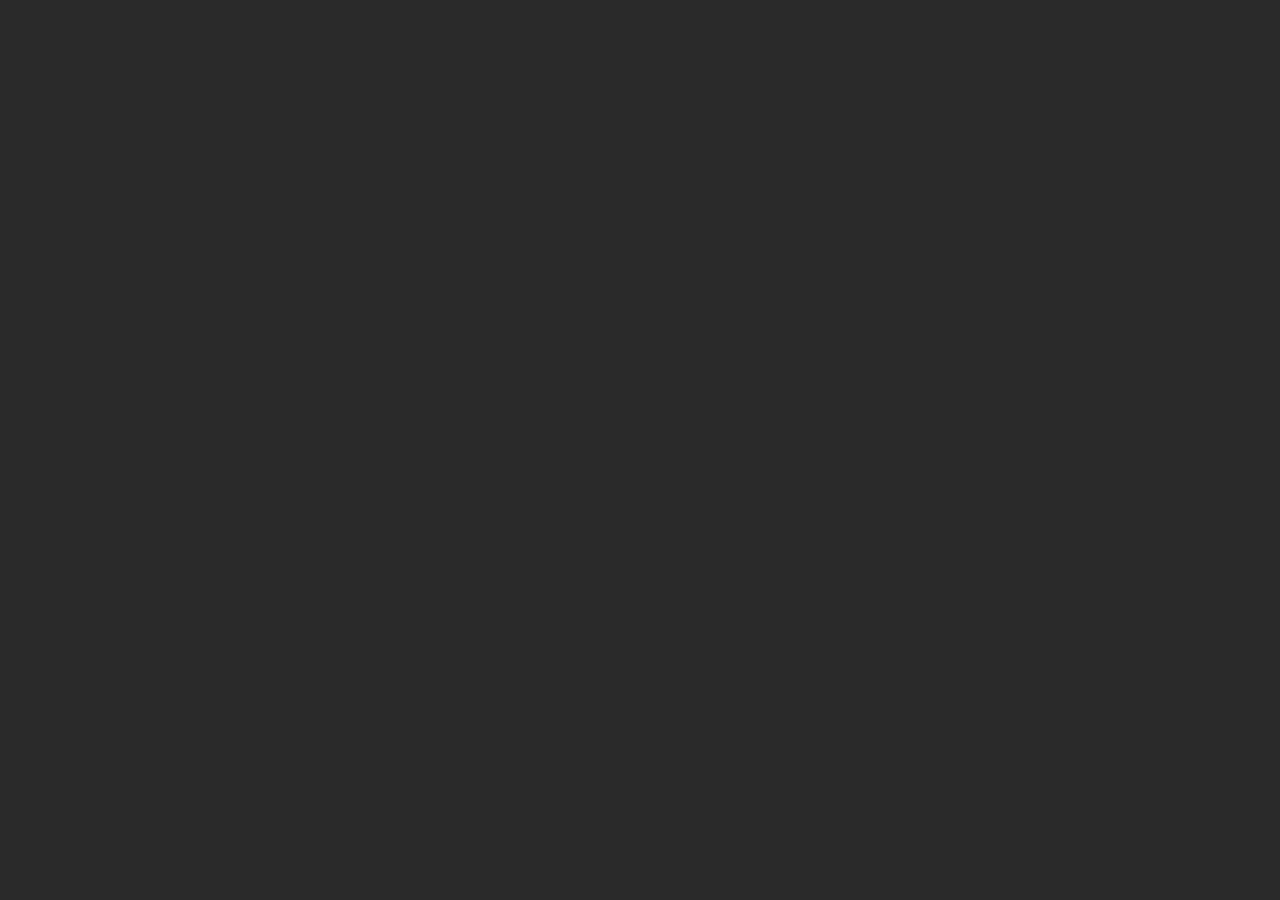
==== marketplace.html @ 39932057 "New failes" ====
<!DOCTYPE html>
<html lang="en">
<head>
    <meta charset="UTF-8">
    <meta name="viewport" content="width=device-width, initial-scale=1.0">
    <title>Marketplace</title>
    <link rel="icon" href="./img/market1.svg">
    <link rel="stylesheet" href="./css/marketplace.css">
    <link href="https://fonts.googleapis.com/css2?family=Barlow:wght@200;300
    ;400;500;600;700;800;900&family=Space+Mono:wght@400;700&display=swap" rel="s
    tylesheet">
    <link href="https://unpkg.com/aos@2.3.1/dist/aos.css" rel="stylesheet">
</head>
<body>
    







    <script type="module" src="https://unpkg.com/ionicons@7.1.0/dist/ionicons/ionicons.esm.js"></script>
    <script nomodule src="https://unpkg.com/ionicons@7.1.0/dist/ionicons/ionicons.js"></script>
    <script src="https://unpkg.com/aos@2.3.1/dist/aos.js"></script>
    <script>
        AOS.init();
    </script>
</body>
</html>
---- css/marketplace.css ----
*{
    padding: 0;
    margin: 0;
}
a {
    text-decoration: none;
}
body{
    font-family: 'Work Sans', sans-serif;
    font-family: 'Space Mono', monospace;
    background: rgba(43, 43, 43, 1);
}

.container{
width: 1230px;
margin: 0 auto;
}
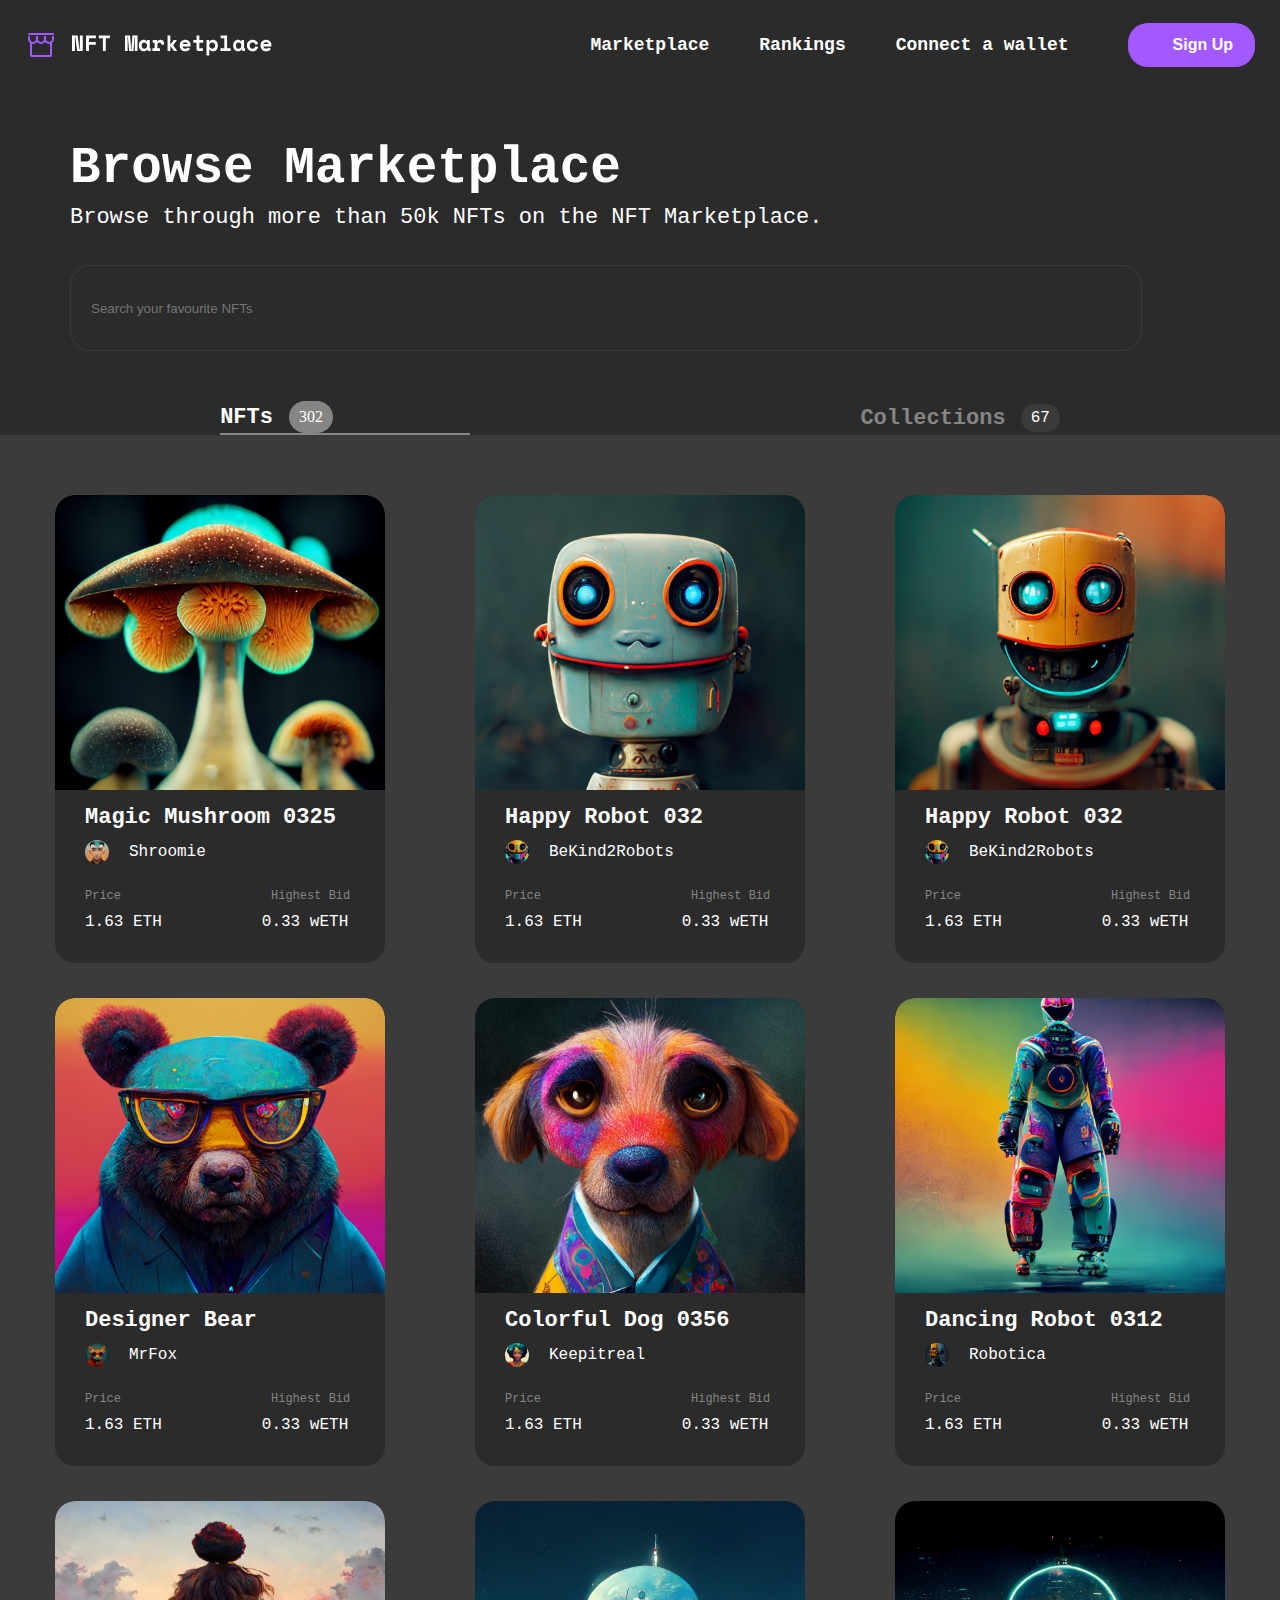
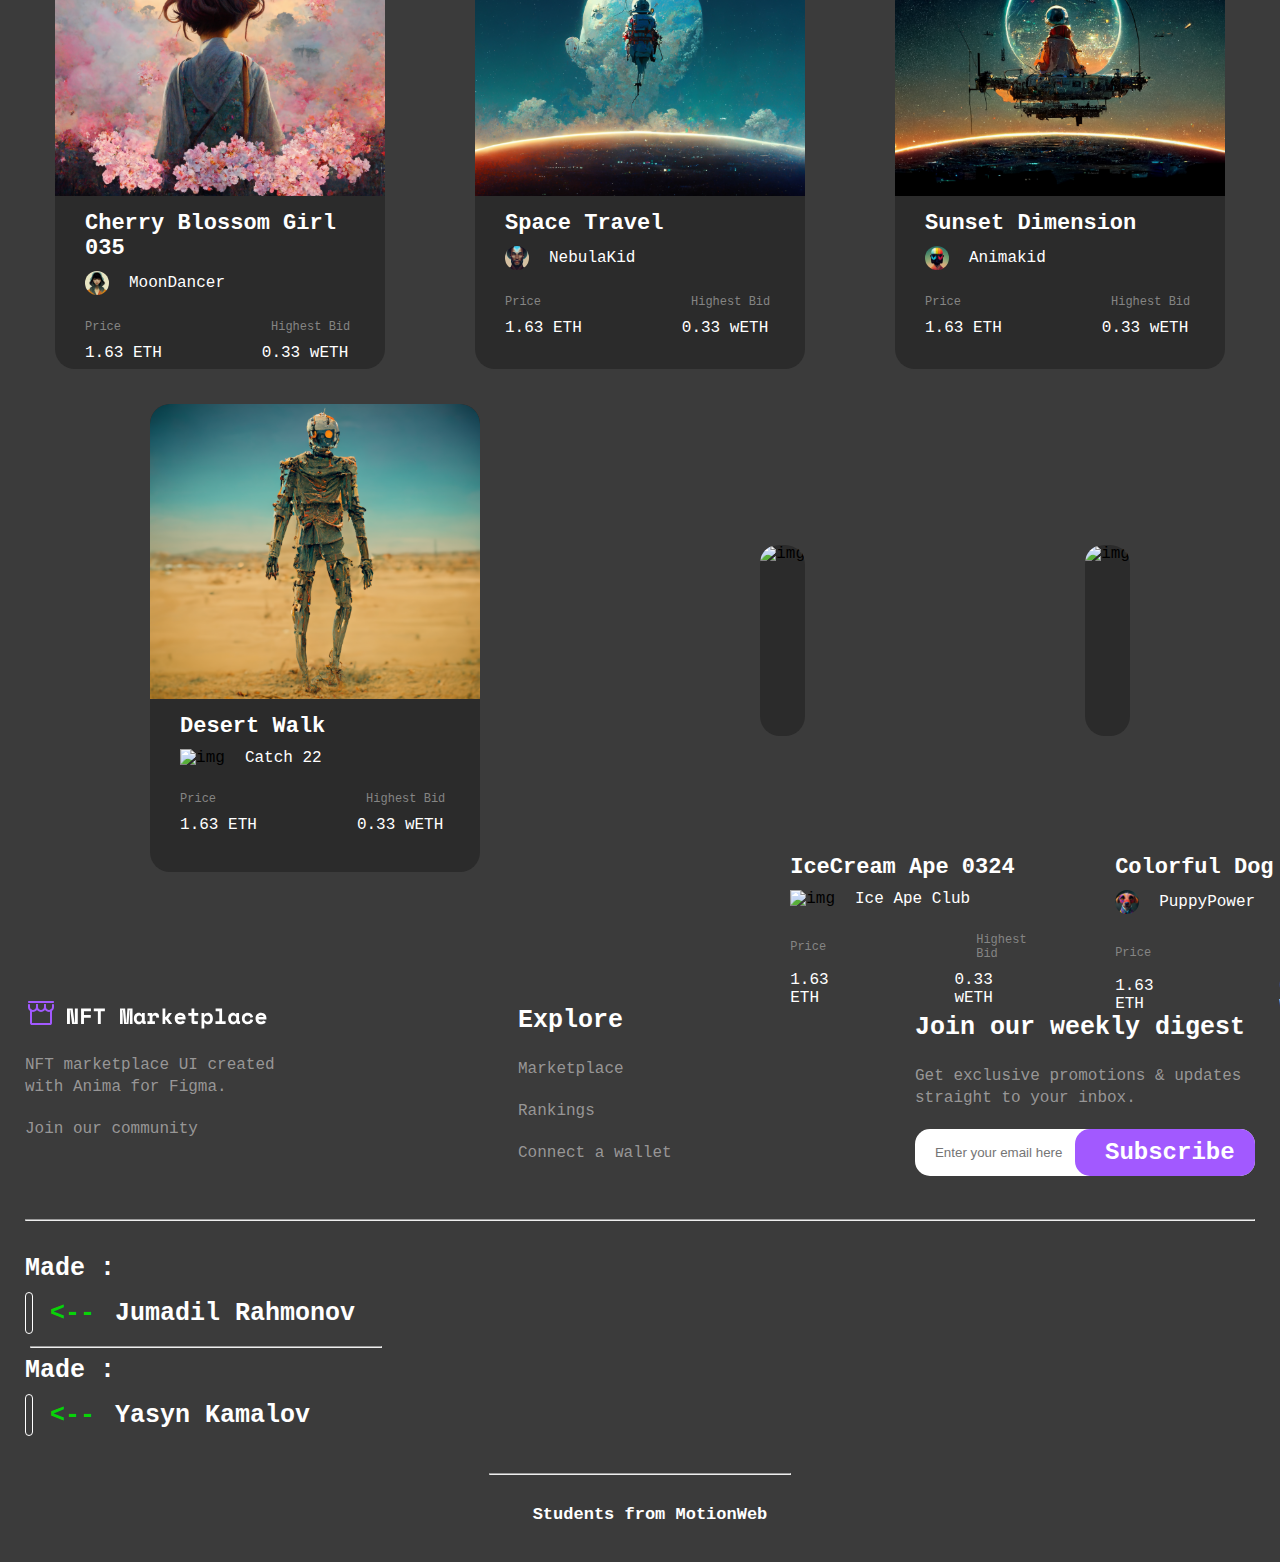
==== commit 78549c06: "marketplace" ====
--- a/marketplace.html
+++ b/marketplace.html
@@ -12,10 +12,396 @@
     <link href="https://unpkg.com/aos@2.3.1/dist/aos.css" rel="stylesheet">
 </head>
 <body>
-    
-
-
-
+
+    <header id="header">
+        <div class="container">
+            <div class="header">
+                <div class="logo">
+                    <img src="./img/main-logo.svg" alt="img">
+                    <img src="./img/logo-txt.svg" alt="" class="l">
+                </div>
+                <div class="header-end">
+                    <div class="header-nav">
+                        <a href="#">Marketplace</a>
+                    <a href="#">Rankings</a>
+                    <a href="#">Connect a wallet</a>
+                    </div>
+                    <a href="#">
+                        <button class="btn">
+                            Sign Up
+                            <ion-icon name="person-outline"></ion-icon>
+                        </button>
+                    </a>
+                </div>
+            </div>
+        </div>
+    </header>
+
+
+    <section id="hero">
+        <div class="container">
+            <div class="hero">
+
+                <h2>Browse Marketplace</h2>
+                <p>Browse through more than 50k NFTs on the NFT Marketplace.</p>
+                <div class="hero-end">
+                    <input type="text" placeholder="Search your favourite NFTs">
+                    <ion-icon name="search-outline"></ion-icon>
+                </div>
+
+            </div>
+        </div>
+    </section>
+
+
+    <section id="choice">
+        <div class="container">
+            <div class="choice">
+
+                <div class="choice-left">
+                    <h5>NFTs</h5>
+                    <p>302</p>
+                </div>
+
+                <div class="choice-right">
+                    <h5>Collections</h5>
+                    <p>67</p>
+                </div>
+            </div>
+        </div>
+   </section>
+
+
+
+   <section id="choice-cards">
+    <div class="container">
+
+     <div class="card-choice">
+        <div class="block-1">
+            <img class="img-1" src="./img/marketpl-1.svg" alt="img" class="i">
+            <div class="block-1-down">
+                <h5>Magic Mushroom 0325</h5>
+                <div class="down-center">
+                    <img src="./img/mushroom-end.svg" alt="img">
+                    <p>Shroomie</p>
+                </div>
+
+                <div class="down-center-2">
+                    <p>Price</p>
+                    <p>Highest Bid</p>
+                </div>
+                <div class="down-end">
+                    <p>1.63 ETH</p>
+                    <p>0.33 wETH</p>
+                </div>
+            </div>
+        </div>
+
+        <div class="block-1">
+            <img class="img-1" src="./img/marketpl-2.svg" alt="img" class="i">
+            <div class="block-1-down">
+                <h5>Happy Robot 032</h5>
+                <div class="down-center">
+                    <img src="./img/robot-end.svg" alt="img">
+                    <p>BeKind2Robots</p>
+                </div>
+
+                <div class="down-center-2">
+                    <p>Price</p>
+                    <p>Highest Bid</p>
+                </div>
+                <div class="down-end">
+                    <p>1.63 ETH</p>
+                    <p>0.33 wETH</p>
+                </div>
+            </div>
+        </div>
+
+        <div class="block-1">
+            <img class="img-1" src="./img/marketpl-3.svg" alt="img" class="i">
+            <div class="block-1-down">
+                <h5>Happy Robot 032</h5>
+                <div class="down-center">
+                    <img src="./img/robot-end.svg" alt="img">
+                    <p>BeKind2Robots</p>
+                </div>
+
+                <div class="down-center-2">
+                    <p>Price</p>
+                    <p>Highest Bid</p>
+                </div>
+                <div class="down-end">
+                    <p>1.63 ETH</p>
+                    <p>0.33 wETH</p>
+                </div>
+            </div>
+        </div>
+
+        <div class="block-1">
+            <img class="img-1" src="./img/marketpl-4.svg" alt="img" class="i">
+            <div class="block-1-down">
+                <h5>Designer Bear</h5>
+                <div class="down-center">
+                    <img src="./img/dog-end.svg" alt="img">
+                    <p>MrFox</p>
+                </div>
+
+                <div class="down-center-2">
+                    <p>Price</p>
+                    <p>Highest Bid</p>
+                </div>
+                <div class="down-end">
+                    <p>1.63 ETH</p>
+                    <p>0.33 wETH</p>
+                </div>
+            </div>
+        </div>
+
+        <div class="block-1">
+            <img class="img-1" src="./img/marketpl-5.svg" alt="img" class="i">
+            <div class="block-1-down">
+                <h5>Colorful Dog 0356</h5>
+                <div class="down-center">
+                    <img src="./img/mark-logo-5.svg" alt="img">
+                    <p>Keepitreal</p>
+                </div>
+
+                <div class="down-center-2">
+                    <p>Price</p>
+                    <p>Highest Bid</p>
+                </div>
+                <div class="down-end">
+                    <p>1.63 ETH</p>
+                    <p>0.33 wETH</p>
+                </div>
+            </div>
+        </div>
+
+        <div class="block-1">
+            <img class="img-1" src="./img/marketpl-6.svg" alt="img" class="i">
+            <div class="block-1-down">
+                <h5>Dancing Robot 0312</h5>
+                <div class="down-center">
+                    <img src="./img/mark-logo-6.svg" alt="img">
+                    <p>Robotica</p>
+                </div>
+
+                <div class="down-center-2">
+                    <p>Price</p>
+                    <p>Highest Bid</p>
+                </div>
+                <div class="down-end">
+                    <p>1.63 ETH</p>
+                    <p>0.33 wETH</p>
+                </div>
+            </div>
+        </div>
+
+        <div class="block-1">
+            <img class="img-1" src="./img/marketpl-7.svg" alt="img" class="i">
+            <div class="block-1-down">
+                <h5>Cherry Blossom Girl 035</h5>
+                <div class="down-center">
+                    <img src="./img/ds-bl-logo.svg" alt="img">
+                    <p>MoonDancer</p>
+                </div>
+
+                <div class="down-center-2">
+                    <p>Price</p>
+                    <p>Highest Bid</p>
+                </div>
+                <div class="down-end">
+                    <p>1.63 ETH</p>
+                    <p>0.33 wETH</p>
+                </div>
+            </div>
+        </div>
+
+        <div class="block-1">
+            <img class="img-1" src="./img/marketpl-8.svg" alt="img" class="i">
+            <div class="block-1-down">
+                <h5>Space Travel</h5>
+                <div class="down-center">
+                    <img src="./img/mark-logo-8.svg" alt="img">
+                    <p>NebulaKid</p>
+                </div>
+
+                <div class="down-center-2">
+                    <p>Price</p>
+                    <p>Highest Bid</p>
+                </div>
+                <div class="down-end">
+                    <p>1.63 ETH</p>
+                    <p>0.33 wETH</p>
+                </div>
+            </div>
+        </div>
+
+        <div class="block-1">
+            <img class="img-1" src="./img/marketpl-9.svg" alt="img" class="i">
+            <div class="block-1-down">
+                <h5>Sunset Dimension</h5>
+                <div class="down-center">
+                    <img src="./img/mark-logo-9.svg" alt="img">
+                    <p>Animakid</p>
+                </div>
+
+                <div class="down-center-2">
+                    <p>Price</p>
+                    <p>Highest Bid</p>
+                </div>
+                <div class="down-end">
+                    <p>1.63 ETH</p>
+                    <p>0.33 wETH</p>
+                </div>
+            </div>
+        </div>
+
+        <div class="block-1">
+            <img class="img-1" src="./img/marketpl-10.svg" alt="img" class="i">
+            <div class="block-1-down">
+                <h5>Desert Walk</h5>
+                <div class="down-center">
+                    <img src="./img/mark-logo-10.svg" alt="img">
+                    <p>Catch 22</p>
+                </div>
+
+                <div class="down-center-2">
+                    <p>Price</p>
+                    <p>Highest Bid</p>
+                </div>
+                <div class="down-end">
+                    <p>1.63 ETH</p>
+                    <p>0.33 wETH</p>
+                </div>
+            </div>
+        </div>
+
+        <div class="block-1">
+            <img class="img-1" src="./img/marketpl-11.svg" alt="img" class="i">
+            <div class="block-1-down">
+                <h5>IceCream Ape 0324</h5>
+                <div class="down-center">
+                    <img src="./img/mark-logo-11.svg" alt="img">
+                    <p>Ice Ape Club</p>
+                </div>
+
+                <div class="down-center-2">
+                    <p>Price</p>
+                    <p>Highest Bid</p>
+                </div>
+                <div class="down-end">
+                    <p>1.63 ETH</p>
+                    <p>0.33 wETH</p>
+                </div>
+            </div>
+        </div>
+
+        <div class="block-1">
+            <img class="img-1" src="./img/marketpl-12.svg" alt="img" class="i">
+            <div class="block-1-down">
+                <h5>Colorful Dog 0344</h5>
+                <div class="down-center">
+                    <img src="./img/mark-logo-12.svg" alt="img">
+                    <p>PuppyPower</p>
+                </div>
+
+                <div class="down-center-2">
+                    <p>Price</p>
+                    <p>Highest Bid</p>
+                </div>
+                <div class="down-end">
+                    <p>1.63 ETH</p>
+                    <p>0.33 wETH</p>
+                </div>
+            </div>
+        </div>
+  </div>
+    </div>
+   </section>
+
+
+     <!-- FOOTER LAST ________________ -->
+     <footer id="footer">
+        <div class="container">
+            <div class="footer">
+                <div class="footer-main">
+
+                    <div class="footer-left">
+                        <div class="footer-logo">
+                            <img src="./img/main-logo.svg" alt="">
+                            <img src="./img/logo-txt.svg" alt="" class="l">
+                        </div>
+                        <p>
+                            NFT marketplace UI created <br>
+                             with Anima for Figma.
+                        </p>
+                        <p>Join our community</p>
+                        <div class="footer-icons">
+                            <ion-icon name="logo-discord"></ion-icon>
+                            <ion-icon name="logo-youtube"></ion-icon>
+                            <ion-icon name="logo-twitter"></ion-icon>
+                            <ion-icon name="logo-instagram"></ion-icon>
+                        </div>
+                    </div>
+
+                    <div class="footer-center">
+                        <h1>Explore</h1>
+                        <p>Marketplace</p>
+                        <p>Rankings</p>
+                        <p>Connect a wallet</p>
+                    </div>
+
+                    <div class="footer-right">
+                        <h1>Join our weekly digest</h1>
+                        <p>
+                            Get exclusive promotions & updates <br>
+                             straight to your inbox.
+                        </p>
+                        <div class="footer-input">
+                            <input type="text" placeholder="Enter your email here">
+                            <div class="footer-icon">
+                                <h2>Subscribe</h2>
+                            </div>
+                        </div>
+                    </div>
+
+                </div>
+                <hr>
+                <div class="made">
+                    <h1>Made :</h1>
+                    <div class="jumadil">
+                        <div class="jumadil-icon">
+                            <a href="https://instagram.com/jumadil__kgz?igshid=MzRlODBiNWFlZA==" target="_blank"><ion-icon name="logo-instagram"></ion-icon></a>
+                            <h1><span><--</span>Jumadil Rahmonov</h1>
+                        </div>
+                    </div>
+                    <hr>
+                    <h1>Made :</h1>
+                    <div class="jumadil">
+                        <div class="jumadil-icon">
+                            <a href="https://instagram.com/_.kmlv?igshid=OGQ5ZDc2ODk2ZA==" target="_blank"><ion-icon name="logo-instagram"></ion-icon></a>
+                            <h1><span><--</span>Yasyn Kamalov</h1>
+                        </div>
+                    </div>
+                </div>
+                <div class="motion-m">
+                    <div class="linem">
+                        <hr>
+                    </div>
+                    <div class="motion">
+                        <a href="https://instagram.com/motion_web?igshid=MzRlODBiNWFlZA==" target="_blank"><ion-icon name="logo-instagram"></ion-icon></a>
+                    <h2>Students from MotionWeb</h2>
+                    </div>
+                </div>
+            </div>
+        </div>
+    </footer>
+
+  
+
+     
+ 
 
 
 
--- a/css/marketplace.css
+++ b/css/marketplace.css
@@ -14,4 +14,417 @@
 .container{
 width: 1230px;
 margin: 0 auto;
-}+}
+
+
+
+
+
+
+/* FOR HEADER -MARKETPLACE---------------------*/
+.header-nav {
+    display: flex;
+    gap: 40px;
+
+}
+#header{
+    padding: 23px 0px;
+}
+.logo{
+    display: flex;
+    align-items: center;
+    gap: 15px;
+    cursor: pointer;
+}
+.header{
+    display: flex;
+    align-items: center;
+    justify-content: space-between;
+}
+.header-end{
+    display: flex;
+    align-items: center;
+    gap: 59px;
+}
+.header-nav a{
+    color: #FFF;
+    text-align: center;
+    font-size: 18px;
+    font-style: normal;
+    font-weight: 550;
+    transition: .2s;
+    margin-left: 10px;
+}
+.header-nav a:hover{
+    color: rgb(133, 230, 196);
+    transform: scale(1.1);
+}
+.btn{
+    cursor: pointer;
+    border: none;
+height: 44px;
+padding: 0px 22px 0 45px;
+gap: 12px;
+border-radius: 20px;
+background: var(--Call-to-Action, #A259FF);
+color: #ffffff;
+font-size: 16px;
+font-weight: 600;
+transition: .3s;
+}
+.btn:hover{
+    color: white;
+    background: rgb(251, 80, 1);
+    transform: scale(1.1);
+    transition: .3s;
+}
+.btn{
+    position: relative;
+}
+.btn ion-icon{
+    cursor: pointer;
+    position: absolute;
+    left: 15%;
+    top: 23%;
+    font-size: 22px;
+}
+.btn button:hover{
+    color: red;
+}
+
+
+
+/* FOR HERO --------------------- */
+
+
+.hero h2 {
+color: var(--White, #FFF);
+font-size: 51px;
+font-weight: 600;
+text-transform: capitalize;
+}
+
+.hero p {
+    margin: 8px 0;
+align-self: stretch;
+color: var(--White, #FFF);
+font-size: 22px;
+font-weight: 400;
+}
+
+.hero input {
+margin-top: 35px;
+display: flex;
+width: 1050px;
+height: 60px;
+padding: 12px 0 12px 20px;
+gap: 10px;
+background: transparent;
+border-radius: 20px;
+border: 1px solid var(--Background---Secondary, #3B3B3B);
+outline: none;
+cursor: pointer;
+color: #FFF;
+}
+
+.hero::placeholder {
+color: var(--caption-label-text, #858584);
+font-size: 20px;
+font-weight: 400;
+margin-left: 20px;
+padding-left: 20px;
+}
+
+.hero {
+    padding: 50px 45px;
+}
+
+.hero-end {
+    position: relative;
+}
+
+.hero-end ion-icon {
+    position: absolute;
+    top: 30px;
+    right: 100px;
+    color: white;
+    font-size: 25px;
+}
+
+
+
+/* FOR CHOICE ---------------- */
+
+
+
+.choice-left h5 {
+color: var(--White, #FFF);
+text-align: center;
+font-size: 22px;
+font-weight: 600;
+text-transform: capitalize;
+}
+
+.choice-left p {
+    display: flex;
+    padding: 5px 10px;
+    align-items: center;
+    gap: 10px;
+    border-radius: 20px;
+    background: #858584;
+ color: #FFF;
+font-family: Space Mono;
+font-size: 16px;
+font-style: normal;
+font-weight: 400;
+line-height: 140%; /* 22.4px */
+}
+
+.choice-right h5 {
+ color: var(--caption-label-text, #858584);
+text-align: center;
+font-size: 22px;
+font-weight: 600;
+text-transform: capitalize;
+}
+
+.choice-right p {
+ color: #FFF;
+font-size: 16px;
+font-weight: 400;
+display: flex;
+padding: 5px 10px;
+align-items: center;
+gap: 10px;
+border-radius: 20px;
+background: var(--Background---Secondary, #3B3B3B);
+}
+
+.choice {
+    display: flex;
+    align-items: center;
+    justify-content: space-around;
+}
+
+.choice-left {
+    display: flex;
+    align-items: center;
+    gap: 16px;
+    border-bottom: 2px solid var(--caption-label-text, #858584);
+    width: 250px;
+    text-align: center;
+}
+
+.choice-right {
+    display: flex;
+    align-items: center;
+    gap: 15px;
+}
+
+
+.img-1 {
+    padding-bottom: 173px;
+    background: #2B2B2B;
+    border-radius: 20px;
+    transition: .3s;
+    cursor: pointer;
+}
+
+.block-1-down h5 {
+ color: var(--White, #FFF);
+/* H5 - Work Sans */
+font-size: 22px;
+font-weight: 600;
+text-transform: capitalize;
+}
+
+.down-center {
+    display: flex;
+    align-items: center;
+    gap: 20px;
+}
+
+.discover-blocks {
+    padding-top: 50px;
+    display: flex;
+    align-items: center;
+    justify-content: space-between;
+}
+
+.down-center p {
+color: var(--White, #FFF);
+/* Base (Body) - Space Mono */
+font-size: 16px;
+font-weight: 400;
+}
+
+
+.block-1 {
+    position: relative;
+}
+
+.block-1-down {
+display: flex;
+flex-direction: column;
+align-items: flex-start;
+gap: 10px;
+align-self: stretch;
+    position: absolute;
+    top: 310px;
+    left: 30px;
+}
+
+.down-center-2 {
+    margin-top: 15px;
+    display: flex;
+    align-items: center;
+    gap: 150px;
+}
+
+.down-center-2 p {
+ color: #858584;
+/* Caption - Space Mono */
+font-size: 12px;
+font-weight: 400;
+}
+
+.down-end {
+    display: flex;
+    align-items: center;
+    gap: 100px;
+}
+
+.down-end p {
+color: var(--White, #FFF);
+/* Base (Body) - Space Mono */
+font-size: 16px;
+font-weight: 400;
+}
+
+
+.card-choice {
+    display: flex;
+    flex-wrap: wrap;
+    justify-content: space-around;
+    align-items: center;
+    gap: 30px;
+    padding-top: 60px;
+}
+
+
+#choice-cards {
+    background: #3B3B3B;
+    padding-bottom: 80px;
+}
+
+
+
+
+/* FOOOOOOOOTER ______LAST________ */
+#footer{
+    padding: 40px 0 40px 0;
+    gap: 30px;
+    background: rgba(59, 59, 59, 1);
+    width: 100%;
+    
+    }
+    .footer-logo{
+        cursor: pointer;
+    }
+    .footer-main{
+        display: flex;
+        align-items: center;
+        justify-content: space-between;
+    }
+    .footer p{
+        font-size: 16px;
+    font-weight: 400;
+    line-height: 22px;
+    letter-spacing: 0em;
+    text-align: left;
+    color: #a9a7a7dc;
+    margin: 20px 0px;
+    }
+    .footer-icons ion-icon {
+         color: #a9a7a7dc ;
+         font-size: 25px;
+         cursor: pointer;
+         margin-right: 10px;
+    }
+    .footer h1{
+        margin-bottom: 10px;
+    font-size: 25px;
+    font-weight: 700;
+    line-height: 35px;
+    letter-spacing: 0em;
+    text-align: left;
+    color: rgba(255, 255, 255, 1);
+    }
+    .footer-input{
+        position: relative;
+    }
+    .footer-input input{
+        border: none;
+        outline: none;
+        width: 250px;
+    padding: 16px 70px 16px 20px;
+    border-radius: 15px;
+    gap: 12px;
+    }
+    .footer-icon h2{
+        cursor: pointer;
+        width: 100px;
+    background: rgba(162, 89, 255, 1);
+    padding: 10px 50px 10px 30px;
+    color: white;
+    border-radius: 15px;
+    position: absolute;
+    right: 0;
+    top: 0;
+    }
+    .footer hr{
+        margin: 30px 0;
+    }
+    .jumadil-icon ion-icon{
+        color: rgb(255, 255, 255);
+        font-size: 30px;
+        margin-top: 0px;
+        border: 1px solid white;
+        padding: 3px;
+        border-radius: 20px;
+    }
+    .jumadil-icon{
+        display: flex;
+        gap: 17px;
+    }
+    .jumadil-icon span{
+        color: rgb(8, 211, 8);
+        margin-right: 20px;
+    }
+    .made hr{
+        width: 350px;
+        margin: 5px;
+    }
+    .motion{
+        display: flex;
+        align-items: center;
+        gap: 20px;
+        justify-content: center;
+    }
+    .motion-m{
+        display: flex;
+        align-items: center;
+        flex-direction: column;
+        justify-content: center;
+    }
+    .motion ion-icon{
+        color: white;
+        font-size: 20px;
+    }
+    .motion h2{
+        color: white;
+        font-size: 17px;
+    }
+    .linem hr{
+        width: 300px;
+    }